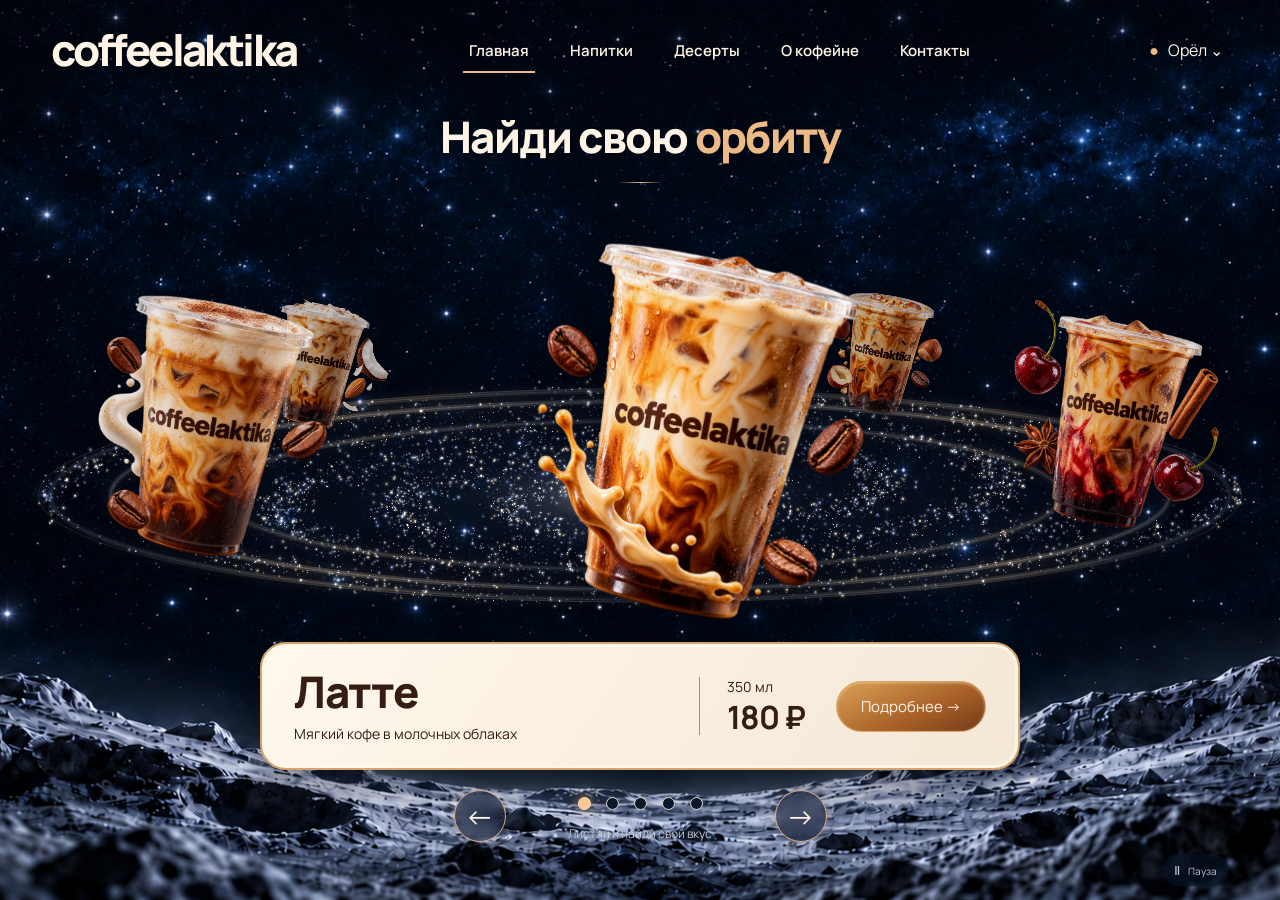
==== index.html @ 0fe22314 "feat: add approved Coffeelaktika website and source documentation" ====
<!doctype html><html lang="ru"><head><meta charset="utf-8"><meta name="viewport" content="width=device-width,initial-scale=1"><meta name="theme-color" content="#050c19"><title>Coffeelaktika — найди свою орбиту</title><meta name="description" content="Выбери свой кофе на звёздной орбите Coffeelaktika. Кофе и десерты в Орле."><link rel="preload" as="image" href="assets/latte.png"><link rel="stylesheet" href="style.css"></head><body>
<div class="background" aria-hidden="true"></div>
<header><a class="brand" href="./">coffeelaktika</a><button id="burger" aria-label="Открыть меню" aria-expanded="false" aria-controls="nav">☰</button><nav id="nav" aria-label="Основная навигация"><a href="./" aria-current="page">Главная</a><button data-page="drinks">Напитки</button><button data-page="desserts">Десерты</button><button data-page="about">О кофейне</button><button data-page="contacts">Контакты</button></nav><button class="city" data-page="contacts"><span>●</span> Орёл ⌄</button></header>
<main class="hero"><h1>Найди свою <span>орбиту</span></h1><div class="title-line" aria-hidden="true"></div>
<section id="stage" class="stage" aria-label="Кофейная орбита. Выберите напиток свайпом или стрелками." tabindex="0"><canvas id="galaxy" aria-hidden="true"></canvas><div id="cups"></div></section>
<section class="selection" aria-label="Выбранный напиток"><div class="info" aria-live="polite" aria-atomic="true"><div class="copy"><h2 id="name">Латте</h2><p id="description">Мягкий кофе в молочных облаках</p></div><div class="meta"><span id="volume">350 мл</span><strong id="price">180 ₽</strong></div><button class="gold" id="details">Подробнее →</button></div><div class="controls"><button class="arrow" id="prev" aria-label="Предыдущий напиток">←</button><div><div class="dots" id="dots" role="group" aria-label="Выбрать напиток"></div><p>Листай и найди свой вкус</p></div><button class="arrow" id="next" aria-label="Следующий напиток">→</button></div></section>
<button id="pause" class="pause" aria-label="Приостановить вращение" aria-pressed="false">Ⅱ <span>Пауза</span></button></main>
<dialog id="modal"><button class="close" aria-label="Закрыть">×</button><div id="modal-content"></div></dialog>
<script src="app.js"></script><!-- Отдельный слой звёзд. Вставить перед </body>. -->
<style>
  #coffee-background-stars {
    position: absolute;
    inset: 0 0 32%;
    overflow: hidden;
    pointer-events: none;
    z-index: 1;
  }
  #coffee-background-stars i {
    position: absolute;
    left: var(--x);
    top: var(--y);
    width: var(--size);
    height: var(--size);
    border-radius: 50%;
    background: #edf5ff;
    box-shadow: 0 0 7px 2px #adcfff80;
    opacity: .12;
    animation: coffee-star-twinkle var(--duration)
      ease-in-out var(--delay) infinite alternate;
  }
  #coffee-background-stars i:nth-child(11n)::before,
  #coffee-background-stars i:nth-child(11n)::after {
    content: "";
    position: absolute;
    left: 50%;
    top: 50%;
    transform: translate(-50%, -50%);
    background: linear-gradient(90deg, transparent, #e5efff, transparent);
  }
  #coffee-background-stars i:nth-child(11n)::before {
    width: 13px;
    height: 1px;
  }
  #coffee-background-stars i:nth-child(11n)::after {
    width: 1px;
    height: 13px;
    background: linear-gradient(transparent, #e5efff, transparent);
  }
  @keyframes coffee-star-twinkle {
    from { opacity: .12; transform: scale(.65); }
    to   { opacity: .95; transform: scale(1.25); }
  }
  @media (prefers-reduced-motion: reduce) {
    #coffee-background-stars i { animation: none; opacity: .45; }
  }
</style>
<script>
(() => {
  const background = document.querySelector('.background');
  if (!background || document.getElementById('coffee-background-stars')) return;
  const layer = document.createElement('div');
  layer.id = 'coffee-background-stars';
  layer.setAttribute('aria-hidden', 'true');
  let seed = 57;
  const random = () => ((seed = seed * 16807 % 2147483647) - 1) / 2147483646;
  for (let n = 0; n < 70; n++) {
    const star = document.createElement('i');
    star.style.cssText = `
      --x:${random() * 100}%;
      --y:${random() * 100}%;
      --size:${1 + random() * 1.8}px;
      --duration:${2 + random() * 4}s;
      --delay:${-random() * 6}s;
    `;
    layer.append(star);
  }
  background.append(layer);
})();
</script>

</body></html>
---- style.css ----
@import url('https://fonts.googleapis.com/css2?family=Manrope:wght@400;500;600;700;800&display=swap');
:root{color-scheme:dark;--cream:#fff4e5;--gold:#edba86;--ink:#351d13}*{box-sizing:border-box}body{margin:0;background:#040c19;color:var(--cream);font-family:Manrope,Arial,sans-serif;overflow-x:hidden}button{font:inherit;color:inherit;cursor:pointer}a{color:inherit;text-decoration:none}button,a{-webkit-tap-highlight-color:transparent;touch-action:manipulation}button:focus-visible,a:focus-visible,.stage:focus-visible{outline:2px solid var(--gold);outline-offset:5px}.background{position:fixed;inset:0;z-index:-1;background:#040c19 url('assets/moon-background.png') center bottom/cover no-repeat}.background:after{content:"";position:absolute;inset:0;background:linear-gradient(#01071145,transparent 35%)}header{height:100px;max-width:1700px;margin:auto;padding:0 4%;display:flex;align-items:center;justify-content:space-between;gap:25px;position:relative;z-index:50}.brand{font-weight:800;font-size:clamp(29px,3.4vw,48px);letter-spacing:-2.6px;line-height:1}nav{display:flex;align-items:center;gap:clamp(20px,3.2vw,48px);font-size:15px;font-weight:600}nav a,nav button{border:0;background:none;position:relative;padding:16px 0;white-space:nowrap}nav a:after,nav button:after{content:"";position:absolute;bottom:4px;left:-6px;right:-6px;height:2px;background:var(--gold);transform:scaleX(0);transition:transform .2s}nav a[aria-current]:after,nav a:hover:after,nav button:hover:after{transform:scaleX(1)}.city{background:none;border:0;white-space:nowrap;font-size:16px}.city span{color:var(--gold);margin-right:6px}#burger{display:none}.hero{display:flow-root;position:relative;height:calc(100svh - 100px);min-height:740px;max-height:1200px;isolation:isolate}h1{text-align:center;font-size:clamp(30px,3.4vw,52px);font-weight:800;letter-spacing:-1.6px;margin:10px 0 0;line-height:1.25;position:relative;z-index:3}h1 span{color:var(--gold)}.title-line{width:45px;height:1px;background:linear-gradient(90deg,transparent,var(--gold),transparent);margin:18px auto}.stage{position:absolute;inset:85px 0 230px;touch-action:pan-y;cursor:grab;user-select:none;-webkit-user-select:none}.stage.dragging{cursor:grabbing}.stage canvas{position:absolute;inset:0;width:100%;height:100%;pointer-events:none}.cup{position:absolute;left:50%;top:0;width:clamp(280px,32vw,490px);aspect-ratio:1;background:none;border:0;padding:0;transform-origin:50% 86%;will-change:transform;cursor:inherit}.cup img{width:100%;height:100%;object-fit:contain;pointer-events:none;user-select:none;-webkit-user-drag:none;filter:drop-shadow(0 15px 15px #02081530)}.cup:focus-visible{border-radius:50%;outline:1px solid #eab78670}.selection{position:absolute;left:50%;bottom:58px;transform:translateX(-50%);width:min(760px,85%);z-index:35}.info{border:2px solid #d7a36d;border-radius:26px;background:linear-gradient(125deg,#fff8ed,#f4e7d6);color:var(--ink);box-shadow:0 0 0 3px #fff8ebdc inset,0 15px 45px #0007;display:flex;align-items:center;gap:27px;padding:21px 32px;min-height:128px}.copy{flex:1;min-width:0}.copy h2{font-size:clamp(29px,3.4vw,49px);letter-spacing:-1.5px;line-height:1.1;margin:0 0 8px;font-weight:800}.copy p{font-size:14px;line-height:1.5;margin:0}.meta{border-left:1px solid #ae8969;padding-left:27px;min-width:110px;display:flex;flex-direction:column;gap:4px;white-space:nowrap}.meta span{font-size:14px}.meta strong{font-size:32px;line-height:1.1;letter-spacing:-1px}.gold{display:inline-flex;align-items:center;justify-content:center;background:linear-gradient(155deg,#dca258,#a55d25 62%,#703b1b);border:1px solid #d8a467;border-radius:30px;box-shadow:inset 0 1px 3px #ffe4b588;color:#fff5e7;padding:14px 24px;font-size:15px;white-space:nowrap;transition:filter .2s}.gold:hover{filter:brightness(1.12)}.controls{display:flex;align-items:flex-start;justify-content:center;gap:37px;margin-top:20px}.arrow{border:1px solid #deb084;background:#07112675;backdrop-filter:blur(7px);border-radius:50%;width:52px;height:52px;font-size:29px;line-height:1;box-shadow:0 0 20px #e7b78316}.arrow:hover{background:#c99f7733}.controls>div{text-align:center;min-width:195px}.dots{display:flex;align-items:center;justify-content:center;gap:15px;height:27px}.dot{width:13px;height:13px;padding:0;border-radius:50%;border:1px solid #e5ddd2;background:#09182b;position:relative}.dot:before{content:"";position:absolute;inset:-9px}.dot[aria-pressed=true]{background:#f7c892;border-color:#ffdab1;box-shadow:0 0 13px #f5c381aa}.controls p{color:#c5c8d0;font-size:12px;margin:8px 0 0;white-space:nowrap}.pause{position:absolute;bottom:14px;right:4%;z-index:45;border:0;border-radius:20px;background:#08152999;padding:7px 12px;font-size:13px;color:#c0c6d2}.pause span{font-size:10px;margin-left:5px}dialog{background:linear-gradient(130deg,#fff9ee,#f1e3d2);color:var(--ink);width:min(850px,calc(100% - 34px));max-height:88svh;border:1px solid #c49c70;border-radius:25px;padding:35px;box-shadow:0 20px 100px #000a;overflow:auto}dialog::backdrop{background:#010717bd;backdrop-filter:blur(9px)}.close{position:sticky;float:right;right:0;top:0;font-size:29px;line-height:1;background:none;border:0;color:var(--ink);z-index:2}.dialog-drink{text-align:center;max-width:400px;margin:auto}.dialog-drink img{width:210px;display:block;margin:0 auto}.dialog-drink h2{font-size:35px;letter-spacing:-1px;margin:0 0 12px}.dialog-drink p{font-size:14px;line-height:1.8}.dialog-drink .detail-meta{display:flex;gap:30px;align-items:center;justify-content:center;margin:20px 0}.detail-meta strong{font-size:28px}.note{font-size:11px!important;color:#8b7563}.modal-title{font-size:34px;letter-spacing:-1px;margin:10px 0 20px}.menu-tabs{display:flex;flex-wrap:wrap;gap:8px;margin:20px 0}.menu-tabs button{border:1px solid #a88260;border-radius:22px;background:none;color:var(--ink);padding:8px 15px;font-size:12px}.menu-tabs button[aria-pressed=true]{background:var(--ink);color:var(--cream)}.menu-rows{display:grid;grid-template-columns:1fr 1fr;gap:0 30px}.menu-row{display:flex;justify-content:space-between;gap:20px;padding:16px 0;border-bottom:1px solid #b69a7a44;font-size:13px;line-height:1.5}.menu-row strong{white-space:nowrap}.menu-row small{display:block;color:#8b7563;font-size:10px}.location{padding:20px 0;border-bottom:1px solid #bda58b66}.location h3{font-size:25px;margin:8px 0 15px}.location p{font-size:14px;line-height:1.8}.text{line-height:1.9;font-size:15px}.text a{border-bottom:1px solid #aa794d}.location .gold{margin-top:10px}.dessert-items{display:grid;grid-template-columns:repeat(3,1fr);gap:15px;margin:25px 0}.dessert-items article{padding:20px;border:1px solid #d4bea6;border-radius:17px}.dessert-items span{font-size:28px}.dessert-items h3{font-size:17px}.dessert-items p{font-size:12px;line-height:1.7;color:#876e5a}
@media(max-width:1100px){header{height:85px;gap:20px}nav{font-size:13px;gap:22px}.brand{font-size:33px;letter-spacing:-1.9px}.city{font-size:14px}.hero{height:calc(100svh - 85px);min-height:700px}.info{gap:19px;padding:22px}.copy p{font-size:12px}.meta{padding-left:19px;min-width:100px}.gold{font-size:13px;padding:13px 18px}.cup{width:clamp(280px,37vw,430px)}}
@media(max-width:760px){header{height:80px;padding:0 6%}.brand{font-size:31px;letter-spacing:-1.8px}.city{display:none}#burger{display:block;font-size:29px;background:none;border:0;padding:5px}nav{display:none;position:absolute;top:72px;left:4%;right:4%;border:1px solid #b58f663e;background:#071125f5;border-radius:18px;box-shadow:0 10px 50px #0008;padding:14px 25px;flex-direction:column;align-items:stretch;gap:0;font-size:16px}nav.open{display:flex}nav a,nav button{text-align:left;padding:13px}nav a:after,nav button:after{left:13px;right:80%}.hero{height:calc(100svh - 80px);min-height:760px;max-height:1100px}h1{font-size:29px;letter-spacing:-1px;padding:0 15px;margin-top:13px}.title-line{margin-top:16px}.stage{top:66px;bottom:315px}.cup{width:clamp(280px,77vw,430px)}.selection{bottom:43px;width:86%;max-width:440px}.info{padding:20px 22px;display:grid;grid-template-columns:1fr;gap:12px;text-align:center;border-radius:24px;min-height:0}.copy h2{font-size:34px;margin-bottom:7px;letter-spacing:-1px}.copy p{font-size:12px}.meta{border-left:0;border-top:1px solid #bda08477;flex-direction:row;justify-content:center;align-items:center;gap:35px;padding:12px 0 0}.meta span{font-size:13px}.meta strong{font-size:28px}.info .gold{margin:0 4px;padding:10px;font-size:14px}.controls{gap:22px;margin-top:16px}.arrow{width:44px;height:44px;font-size:25px}.controls>div{min-width:160px}.dots{gap:14px;height:24px}.dot{width:11px;height:11px}.controls p{font-size:10px;margin-top:6px}.pause{bottom:8px;right:6%;padding:5px 9px;font-size:11px}.pause span{font-size:9px}.menu-rows{grid-template-columns:1fr}dialog{padding:25px}.modal-title{font-size:29px}.dessert-items{grid-template-columns:1fr}}
@media(max-height:760px) and (min-width:761px){header{height:78px}.hero{height:calc(100svh - 78px);min-height:610px}h1{font-size:35px}.stage{top:55px;bottom:205px}.cup{width:clamp(260px,29vw,390px)}.selection{bottom:28px}.info{min-height:105px;padding:16px 26px}.copy h2{font-size:35px}.controls{margin-top:14px}.arrow{width:44px;height:44px}.copy p{font-size:12px}.pause{bottom:6px}}
@media(prefers-reduced-motion:reduce){*,*:before,*:after{scroll-behavior:auto!important;transition:none!important}}
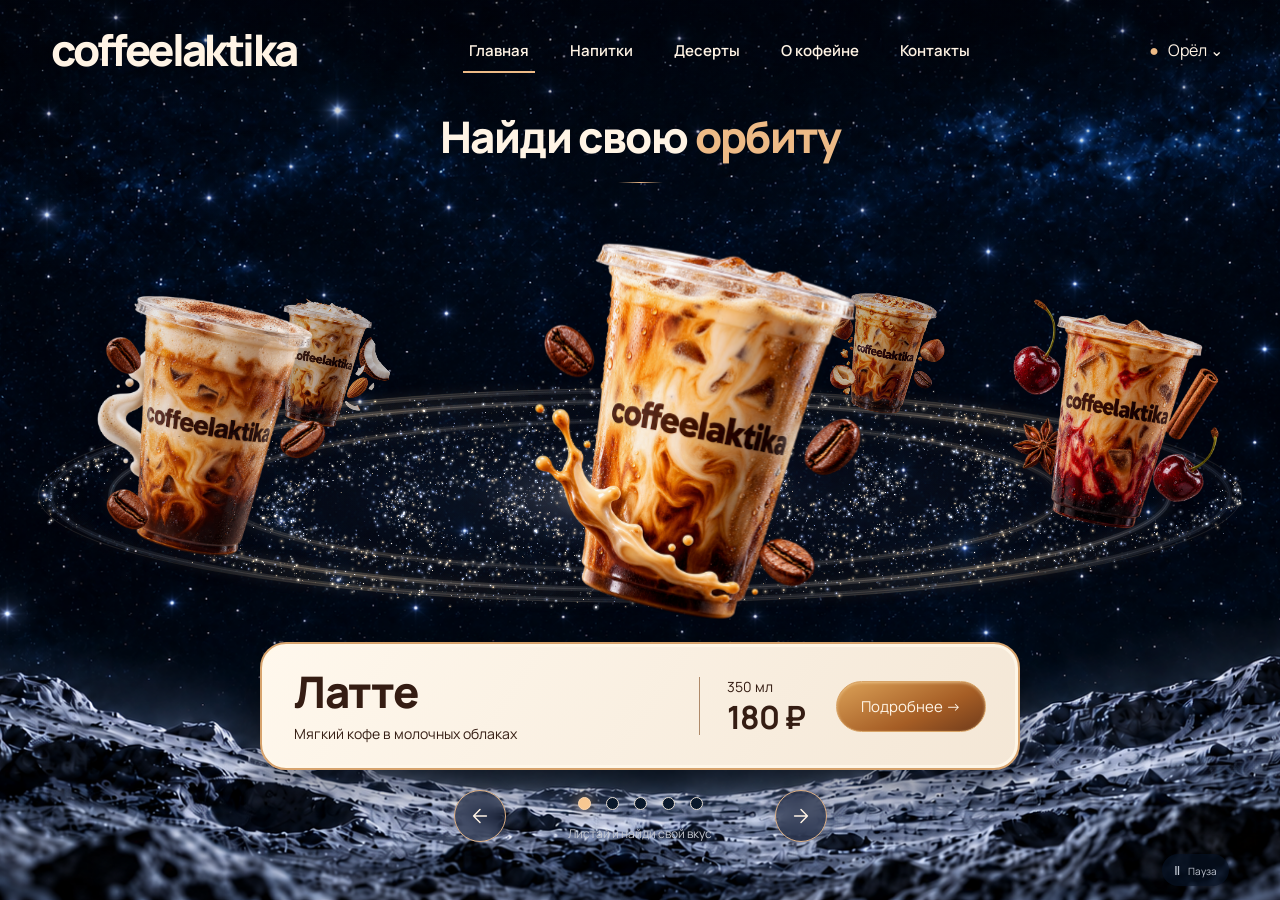
==== commit 7711d446: "fix: center landing navigation arrows inside circles" ====
--- a/index.html
+++ b/index.html
@@ -3,7 +3,7 @@
 <header><a class="brand" href="./">coffeelaktika</a><button id="burger" aria-label="Открыть меню" aria-expanded="false" aria-controls="nav">☰</button><nav id="nav" aria-label="Основная навигация"><a href="./" aria-current="page">Главная</a><button data-page="drinks">Напитки</button><button data-page="desserts">Десерты</button><button data-page="about">О кофейне</button><button data-page="contacts">Контакты</button></nav><button class="city" data-page="contacts"><span>●</span> Орёл ⌄</button></header>
 <main class="hero"><h1>Найди свою <span>орбиту</span></h1><div class="title-line" aria-hidden="true"></div>
 <section id="stage" class="stage" aria-label="Кофейная орбита. Выберите напиток свайпом или стрелками." tabindex="0"><canvas id="galaxy" aria-hidden="true"></canvas><div id="cups"></div></section>
-<section class="selection" aria-label="Выбранный напиток"><div class="info" aria-live="polite" aria-atomic="true"><div class="copy"><h2 id="name">Латте</h2><p id="description">Мягкий кофе в молочных облаках</p></div><div class="meta"><span id="volume">350 мл</span><strong id="price">180 ₽</strong></div><button class="gold" id="details">Подробнее →</button></div><div class="controls"><button class="arrow" id="prev" aria-label="Предыдущий напиток">←</button><div><div class="dots" id="dots" role="group" aria-label="Выбрать напиток"></div><p>Листай и найди свой вкус</p></div><button class="arrow" id="next" aria-label="Следующий напиток">→</button></div></section>
+<section class="selection" aria-label="Выбранный напиток"><div class="info" aria-live="polite" aria-atomic="true"><div class="copy"><h2 id="name">Латте</h2><p id="description">Мягкий кофе в молочных облаках</p></div><div class="meta"><span id="volume">350 мл</span><strong id="price">180 ₽</strong></div><button class="gold" id="details">Подробнее →</button></div><div class="controls"><button class="arrow" id="prev" aria-label="Предыдущий напиток"><svg viewBox="0 0 24 24" fill="none" stroke="currentColor" stroke-width="1.6" stroke-linecap="round" stroke-linejoin="round" aria-hidden="true"><path d="M19 12H5m7-7-7 7 7 7"/></svg></button><div><div class="dots" id="dots" role="group" aria-label="Выбрать напиток"></div><p>Листай и найди свой вкус</p></div><button class="arrow" id="next" aria-label="Следующий напиток"><svg viewBox="0 0 24 24" fill="none" stroke="currentColor" stroke-width="1.6" stroke-linecap="round" stroke-linejoin="round" aria-hidden="true"><path d="M5 12h14m-7-7 7 7-7 7"/></svg></button></div></section>
 <button id="pause" class="pause" aria-label="Приостановить вращение" aria-pressed="false">Ⅱ <span>Пауза</span></button></main>
 <dialog id="modal"><button class="close" aria-label="Закрыть">×</button><div id="modal-content"></div></dialog>
 <script src="app.js"></script><!-- Отдельный слой звёзд. Вставить перед </body>. -->
--- a/style.css
+++ b/style.css
@@ -4,3 +4,7 @@
 @media(max-width:760px){header{height:80px;padding:0 6%}.brand{font-size:31px;letter-spacing:-1.8px}.city{display:none}#burger{display:block;font-size:29px;background:none;border:0;padding:5px}nav{display:none;position:absolute;top:72px;left:4%;right:4%;border:1px solid #b58f663e;background:#071125f5;border-radius:18px;box-shadow:0 10px 50px #0008;padding:14px 25px;flex-direction:column;align-items:stretch;gap:0;font-size:16px}nav.open{display:flex}nav a,nav button{text-align:left;padding:13px}nav a:after,nav button:after{left:13px;right:80%}.hero{height:calc(100svh - 80px);min-height:760px;max-height:1100px}h1{font-size:29px;letter-spacing:-1px;padding:0 15px;margin-top:13px}.title-line{margin-top:16px}.stage{top:66px;bottom:315px}.cup{width:clamp(280px,77vw,430px)}.selection{bottom:43px;width:86%;max-width:440px}.info{padding:20px 22px;display:grid;grid-template-columns:1fr;gap:12px;text-align:center;border-radius:24px;min-height:0}.copy h2{font-size:34px;margin-bottom:7px;letter-spacing:-1px}.copy p{font-size:12px}.meta{border-left:0;border-top:1px solid #bda08477;flex-direction:row;justify-content:center;align-items:center;gap:35px;padding:12px 0 0}.meta span{font-size:13px}.meta strong{font-size:28px}.info .gold{margin:0 4px;padding:10px;font-size:14px}.controls{gap:22px;margin-top:16px}.arrow{width:44px;height:44px;font-size:25px}.controls>div{min-width:160px}.dots{gap:14px;height:24px}.dot{width:11px;height:11px}.controls p{font-size:10px;margin-top:6px}.pause{bottom:8px;right:6%;padding:5px 9px;font-size:11px}.pause span{font-size:9px}.menu-rows{grid-template-columns:1fr}dialog{padding:25px}.modal-title{font-size:29px}.dessert-items{grid-template-columns:1fr}}
 @media(max-height:760px) and (min-width:761px){header{height:78px}.hero{height:calc(100svh - 78px);min-height:610px}h1{font-size:35px}.stage{top:55px;bottom:205px}.cup{width:clamp(260px,29vw,390px)}.selection{bottom:28px}.info{min-height:105px;padding:16px 26px}.copy h2{font-size:35px}.controls{margin-top:14px}.arrow{width:44px;height:44px}.copy p{font-size:12px}.pause{bottom:6px}}
 @media(prefers-reduced-motion:reduce){*,*:before,*:after{scroll-behavior:auto!important;transition:none!important}}
+.menu-row{display:grid;grid-template-columns:64px minmax(0,1fr) auto;align-items:center;gap:12px}.menu-copy{min-width:0}
+.photo-placeholder{width:64px;aspect-ratio:1;border:1px dashed #b99b7c;border-radius:12px;background:linear-gradient(135deg,#f6ecdf,#e7d7c4);color:#947354;display:flex;flex-direction:column;align-items:center;justify-content:center;gap:5px}.photo-placeholder svg{display:block;width:27px;height:27px}.photo-placeholder>span{font-size:9px;line-height:1.2;white-space:nowrap}.dessert-photo{width:100%;aspect-ratio:4/3;margin-bottom:16px}.dessert-photo svg{width:36px;height:36px}.dessert-photo>span{font-size:11px}
+@media(max-width:760px){.menu-row{grid-template-columns:56px minmax(0,1fr) auto;gap:10px}.menu-row .photo-placeholder{width:56px}}
+.arrow{display:inline-grid;place-items:center;padding:0;line-height:0}.arrow svg{display:block;width:22px;height:22px}
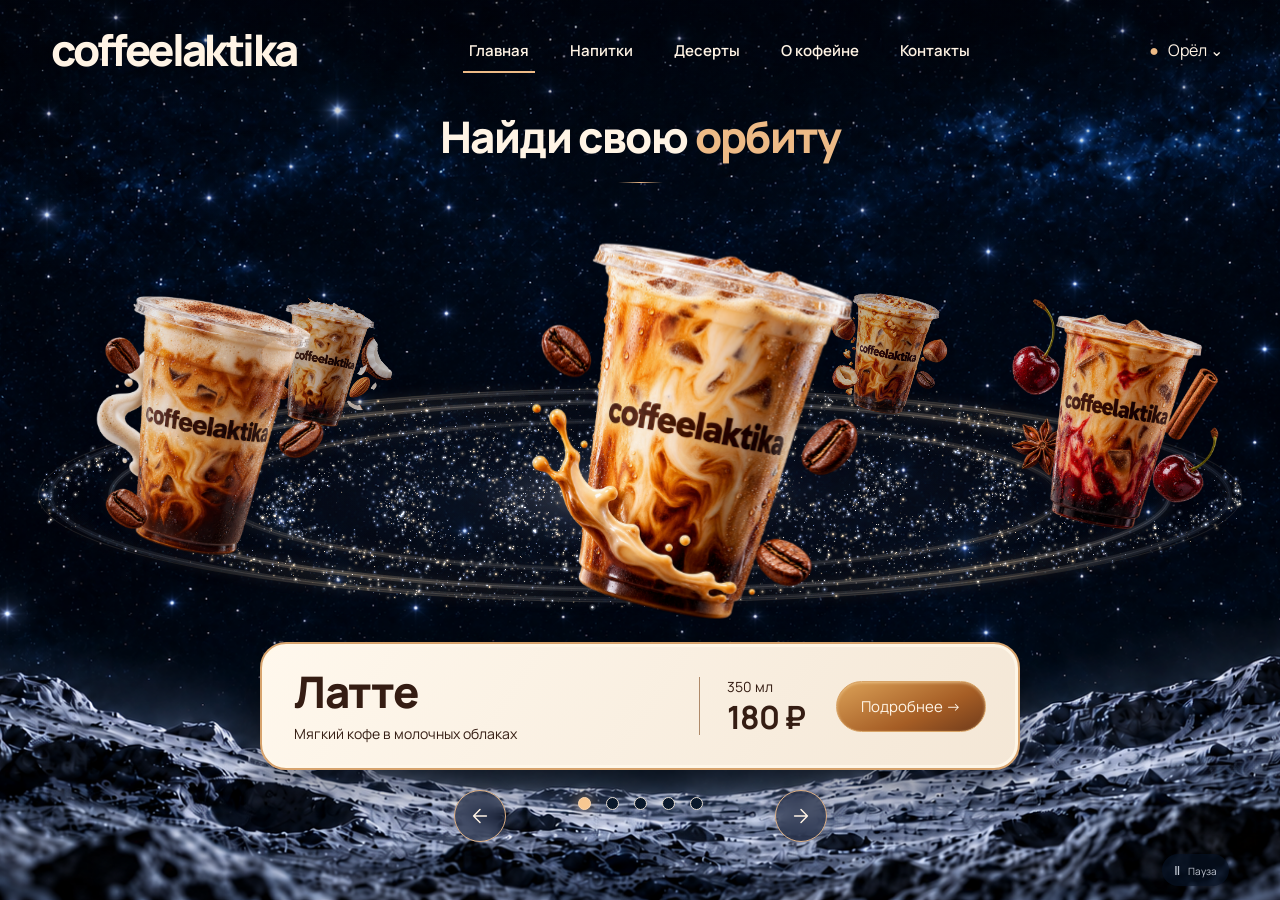
==== commit c086ad35: "content: remove the landing swipe hint" ====
--- a/index.html
+++ b/index.html
@@ -3,7 +3,7 @@
 <header><a class="brand" href="./">coffeelaktika</a><button id="burger" aria-label="Открыть меню" aria-expanded="false" aria-controls="nav">☰</button><nav id="nav" aria-label="Основная навигация"><a href="./" aria-current="page">Главная</a><button data-page="drinks">Напитки</button><button data-page="desserts">Десерты</button><button data-page="about">О кофейне</button><button data-page="contacts">Контакты</button></nav><button class="city" data-page="contacts"><span>●</span> Орёл ⌄</button></header>
 <main class="hero"><h1>Найди свою <span>орбиту</span></h1><div class="title-line" aria-hidden="true"></div>
 <section id="stage" class="stage" aria-label="Кофейная орбита. Выберите напиток свайпом или стрелками." tabindex="0"><canvas id="galaxy" aria-hidden="true"></canvas><div id="cups"></div></section>
-<section class="selection" aria-label="Выбранный напиток"><div class="info" aria-live="polite" aria-atomic="true"><div class="copy"><h2 id="name">Латте</h2><p id="description">Мягкий кофе в молочных облаках</p></div><div class="meta"><span id="volume">350 мл</span><strong id="price">180 ₽</strong></div><button class="gold" id="details">Подробнее →</button></div><div class="controls"><button class="arrow" id="prev" aria-label="Предыдущий напиток"><svg viewBox="0 0 24 24" fill="none" stroke="currentColor" stroke-width="1.6" stroke-linecap="round" stroke-linejoin="round" aria-hidden="true"><path d="M19 12H5m7-7-7 7 7 7"/></svg></button><div><div class="dots" id="dots" role="group" aria-label="Выбрать напиток"></div><p>Листай и найди свой вкус</p></div><button class="arrow" id="next" aria-label="Следующий напиток"><svg viewBox="0 0 24 24" fill="none" stroke="currentColor" stroke-width="1.6" stroke-linecap="round" stroke-linejoin="round" aria-hidden="true"><path d="M5 12h14m-7-7 7 7-7 7"/></svg></button></div></section>
+<section class="selection" aria-label="Выбранный напиток"><div class="info" aria-live="polite" aria-atomic="true"><div class="copy"><h2 id="name">Латте</h2><p id="description">Мягкий кофе в молочных облаках</p></div><div class="meta"><span id="volume">350 мл</span><strong id="price">180 ₽</strong></div><button class="gold" id="details">Подробнее →</button></div><div class="controls"><button class="arrow" id="prev" aria-label="Предыдущий напиток"><svg viewBox="0 0 24 24" fill="none" stroke="currentColor" stroke-width="1.6" stroke-linecap="round" stroke-linejoin="round" aria-hidden="true"><path d="M19 12H5m7-7-7 7 7 7"/></svg></button><div><div class="dots" id="dots" role="group" aria-label="Выбрать напиток"></div></div><button class="arrow" id="next" aria-label="Следующий напиток"><svg viewBox="0 0 24 24" fill="none" stroke="currentColor" stroke-width="1.6" stroke-linecap="round" stroke-linejoin="round" aria-hidden="true"><path d="M5 12h14m-7-7 7 7-7 7"/></svg></button></div></section>
 <button id="pause" class="pause" aria-label="Приостановить вращение" aria-pressed="false">Ⅱ <span>Пауза</span></button></main>
 <dialog id="modal"><button class="close" aria-label="Закрыть">×</button><div id="modal-content"></div></dialog>
 <script src="app.js"></script><!-- Отдельный слой звёзд. Вставить перед </body>. -->
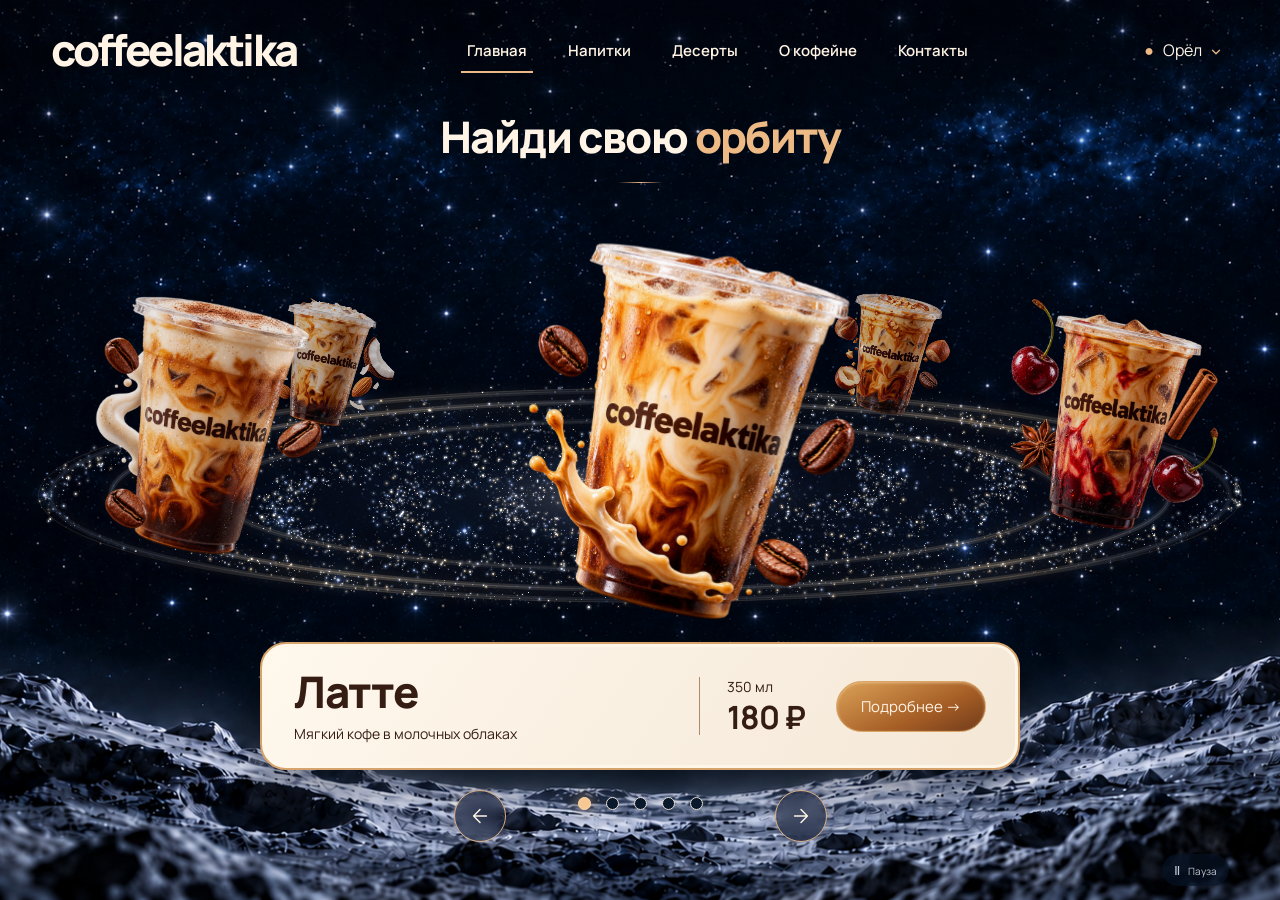
==== commit 1c34cf81: "fix: use a custom city selector chevron" ====
--- a/index.html
+++ b/index.html
@@ -1,6 +1,6 @@
 <!doctype html><html lang="ru"><head><meta charset="utf-8"><meta name="viewport" content="width=device-width,initial-scale=1"><meta name="theme-color" content="#050c19"><title>Coffeelaktika — найди свою орбиту</title><meta name="description" content="Выбери свой кофе на звёздной орбите Coffeelaktika. Кофе и десерты в Орле."><link rel="preload" as="image" href="assets/latte.png"><link rel="stylesheet" href="style.css"></head><body>
 <div class="background" aria-hidden="true"></div>
-<header><a class="brand" href="./">coffeelaktika</a><button id="burger" aria-label="Открыть меню" aria-expanded="false" aria-controls="nav">☰</button><nav id="nav" aria-label="Основная навигация"><a href="./" aria-current="page">Главная</a><button data-page="drinks">Напитки</button><button data-page="desserts">Десерты</button><button data-page="about">О кофейне</button><button data-page="contacts">Контакты</button></nav><button class="city" data-page="contacts"><span>●</span> Орёл ⌄</button></header>
+<header><a class="brand" href="./">coffeelaktika</a><button id="burger" aria-label="Открыть меню" aria-expanded="false" aria-controls="nav">☰</button><nav id="nav" aria-label="Основная навигация"><a href="./" aria-current="page">Главная</a><button data-page="drinks">Напитки</button><button data-page="desserts">Десерты</button><button data-page="about">О кофейне</button><button data-page="contacts">Контакты</button></nav><button class="city" data-page="contacts"><span>●</span> Орёл <svg viewBox="0 0 16 16" fill="none" stroke="currentColor" stroke-width="1.5" stroke-linecap="round" stroke-linejoin="round" aria-hidden="true"><path d="m4 6 4 4 4-4"/></svg></button></header>
 <main class="hero"><h1>Найди свою <span>орбиту</span></h1><div class="title-line" aria-hidden="true"></div>
 <section id="stage" class="stage" aria-label="Кофейная орбита. Выберите напиток свайпом или стрелками." tabindex="0"><canvas id="galaxy" aria-hidden="true"></canvas><div id="cups"></div></section>
 <section class="selection" aria-label="Выбранный напиток"><div class="info" aria-live="polite" aria-atomic="true"><div class="copy"><h2 id="name">Латте</h2><p id="description">Мягкий кофе в молочных облаках</p></div><div class="meta"><span id="volume">350 мл</span><strong id="price">180 ₽</strong></div><button class="gold" id="details">Подробнее →</button></div><div class="controls"><button class="arrow" id="prev" aria-label="Предыдущий напиток"><svg viewBox="0 0 24 24" fill="none" stroke="currentColor" stroke-width="1.6" stroke-linecap="round" stroke-linejoin="round" aria-hidden="true"><path d="M19 12H5m7-7-7 7 7 7"/></svg></button><div><div class="dots" id="dots" role="group" aria-label="Выбрать напиток"></div></div><button class="arrow" id="next" aria-label="Следующий напиток"><svg viewBox="0 0 24 24" fill="none" stroke="currentColor" stroke-width="1.6" stroke-linecap="round" stroke-linejoin="round" aria-hidden="true"><path d="M5 12h14m-7-7 7 7-7 7"/></svg></button></div></section>
--- a/style.css
+++ b/style.css
@@ -8,3 +8,4 @@
 .photo-placeholder{width:64px;aspect-ratio:1;border:1px dashed #b99b7c;border-radius:12px;background:linear-gradient(135deg,#f6ecdf,#e7d7c4);color:#947354;display:flex;flex-direction:column;align-items:center;justify-content:center;gap:5px}.photo-placeholder svg{display:block;width:27px;height:27px}.photo-placeholder>span{font-size:9px;line-height:1.2;white-space:nowrap}.dessert-photo{width:100%;aspect-ratio:4/3;margin-bottom:16px}.dessert-photo svg{width:36px;height:36px}.dessert-photo>span{font-size:11px}
 @media(max-width:760px){.menu-row{grid-template-columns:56px minmax(0,1fr) auto;gap:10px}.menu-row .photo-placeholder{width:56px}}
 .arrow{display:inline-grid;place-items:center;padding:0;line-height:0}.arrow svg{display:block;width:22px;height:22px}
+.city svg{width:14px;height:14px;vertical-align:middle;margin-left:4px;color:var(--gold)}
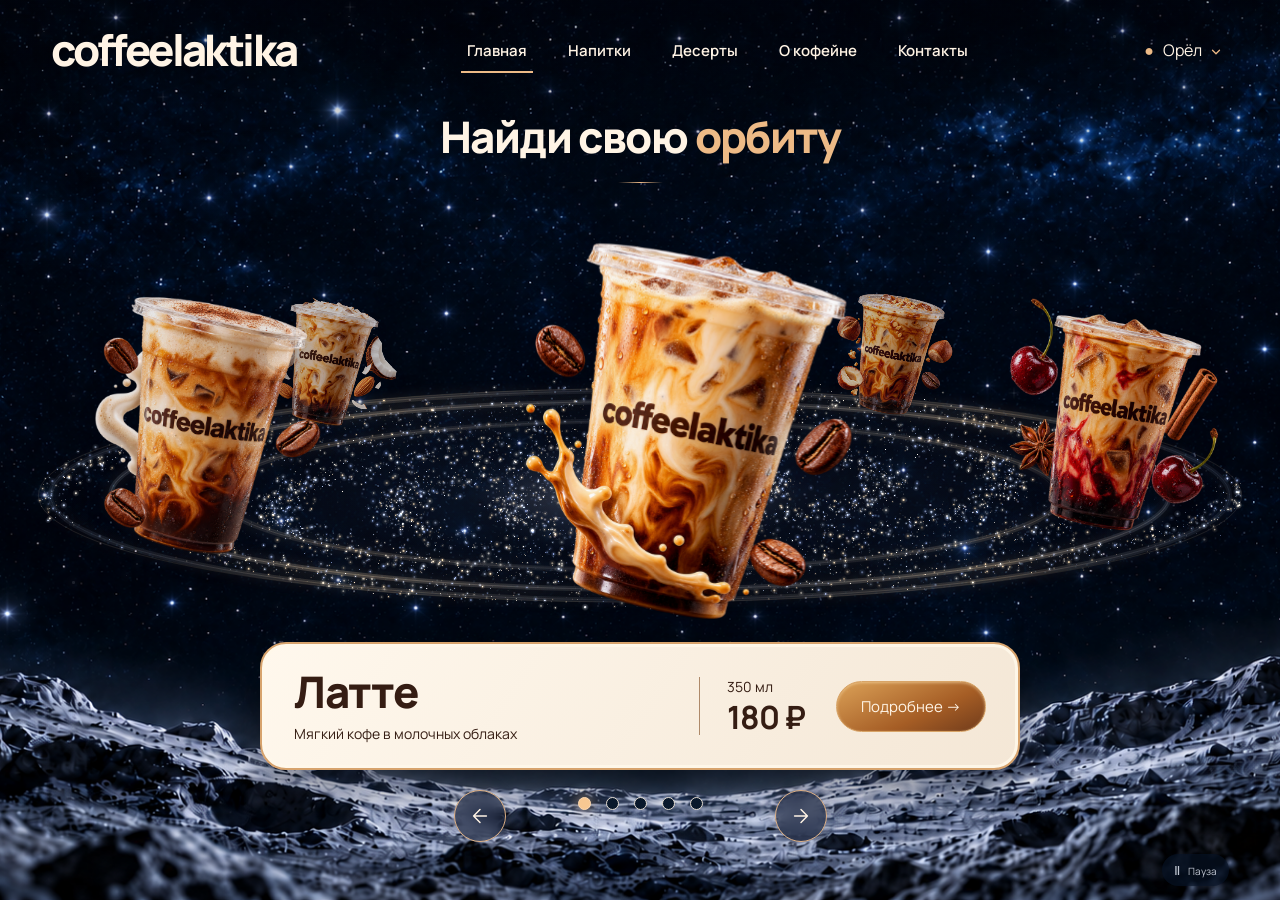
==== commit 52856749: "feat: slow down background star twinkling" ====
--- a/index.html
+++ b/index.html
@@ -69,8 +69,8 @@
       --x:${random() * 100}%;
       --y:${random() * 100}%;
       --size:${1 + random() * 1.8}px;
-      --duration:${2 + random() * 4}s;
-      --delay:${-random() * 6}s;
+      --duration:${6 + random() * 6}s;
+      --delay:${-random() * 12}s;
     `;
     layer.append(star);
   }
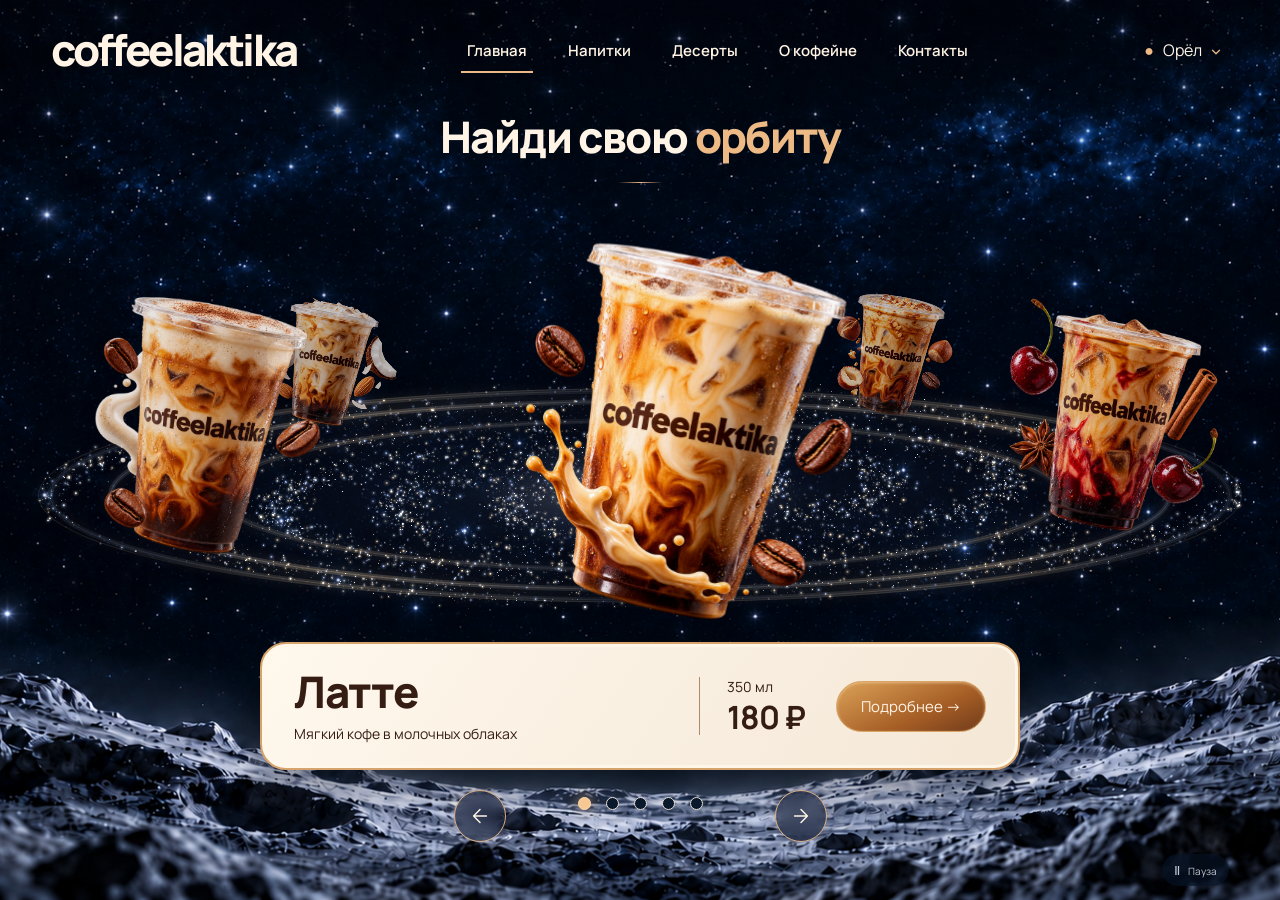
==== commit 0e72d83c: "feat: open menu products with placeholder photo galleries" ====
--- a/index.html
+++ b/index.html
@@ -6,6 +6,7 @@
 <section class="selection" aria-label="Выбранный напиток"><div class="info" aria-live="polite" aria-atomic="true"><div class="copy"><h2 id="name">Латте</h2><p id="description">Мягкий кофе в молочных облаках</p></div><div class="meta"><span id="volume">350 мл</span><strong id="price">180 ₽</strong></div><button class="gold" id="details">Подробнее →</button></div><div class="controls"><button class="arrow" id="prev" aria-label="Предыдущий напиток"><svg viewBox="0 0 24 24" fill="none" stroke="currentColor" stroke-width="1.6" stroke-linecap="round" stroke-linejoin="round" aria-hidden="true"><path d="M19 12H5m7-7-7 7 7 7"/></svg></button><div><div class="dots" id="dots" role="group" aria-label="Выбрать напиток"></div></div><button class="arrow" id="next" aria-label="Следующий напиток"><svg viewBox="0 0 24 24" fill="none" stroke="currentColor" stroke-width="1.6" stroke-linecap="round" stroke-linejoin="round" aria-hidden="true"><path d="M5 12h14m-7-7 7 7-7 7"/></svg></button></div></section>
 <button id="pause" class="pause" aria-label="Приостановить вращение" aria-pressed="false">Ⅱ <span>Пауза</span></button></main>
 <dialog id="modal"><button class="close" aria-label="Закрыть">×</button><div id="modal-content"></div></dialog>
+<dialog id="product-modal" class="product-dialog" aria-labelledby="product-title"><div class="product-shell"><header class="product-header"><button type="button" class="product-back" id="product-back" autofocus><svg viewBox="0 0 24 24" fill="none" stroke="currentColor" stroke-width="1.6" stroke-linecap="round" stroke-linejoin="round" aria-hidden="true"><path d="M19 12H5m7-7-7 7 7 7"/></svg>В меню</button><button type="button" class="product-close" id="product-close" aria-label="Закрыть карточку и вернуться в меню">×</button></header><div class="product-body" id="product-content"></div></div></dialog>
 <script src="app.js"></script><!-- Отдельный слой звёзд. Вставить перед </body>. -->
 <style>
   #coffee-background-stars {
--- a/style.css
+++ b/style.css
@@ -9,3 +9,47 @@
 @media(max-width:760px){.menu-row{grid-template-columns:56px minmax(0,1fr) auto;gap:10px}.menu-row .photo-placeholder{width:56px}}
 .arrow{display:inline-grid;place-items:center;padding:0;line-height:0}.arrow svg{display:block;width:22px;height:22px}
 .city svg{width:14px;height:14px;vertical-align:middle;margin-left:4px;color:var(--gold)}
+.menu-row,.dessert-items article{position:relative}
+#modal{position:fixed;inset:auto;left:50vw;top:50svh;transform:translate(-50%,-50%);margin:0;width:min(850px,calc(100vw - 34px));max-width:calc(100vw - 34px)}
+.product-trigger{position:absolute;inset:0;z-index:1;padding:0;border:0;border-radius:12px;background:transparent}
+.product-trigger:hover{background:#ac7b4d0c}
+.product-trigger:focus-visible{outline:2px solid #97613b;outline-offset:3px}
+.product-dialog{position:fixed;inset:auto;margin:0;max-width:none;max-height:none;padding:0;overflow:hidden}
+.product-dialog::backdrop{background:#01071780;backdrop-filter:blur(3px)}
+.product-shell{height:100%;width:100%;display:flex;flex-direction:column;overflow:hidden}
+.product-header{position:relative;z-index:2;flex:none;display:flex;justify-content:space-between;align-items:center;gap:12px;width:100%;height:auto;min-height:58px;max-width:none;margin:0;padding:10px 20px;border-bottom:1px solid #b69a7a44}
+.product-back,.product-close{display:inline-flex;align-items:center;justify-content:center;background:none;border:0;color:var(--ink);padding:8px;border-radius:10px}
+.product-back{gap:8px;font-size:13px;font-weight:600}
+.product-back svg{width:19px;height:19px;display:block}
+.product-close{width:36px;height:36px;font-size:28px;line-height:1}
+.product-back:hover,.product-close:hover{background:#c49c701c}
+.product-dialog button:focus-visible,.product-gallery:focus-visible{outline:2px solid #97613b;outline-offset:3px}
+.product-body{flex:1;min-height:0;display:grid;grid-template-columns:minmax(0,1fr) minmax(0,1fr);gap:28px;align-items:start;padding:24px 28px;overflow:auto;overscroll-behavior:contain;scrollbar-gutter:stable}
+.product-gallery,.product-details{min-width:0}
+.product-gallery{border-radius:14px}
+.product-viewport{touch-action:pan-y;user-select:none;-webkit-user-select:none;cursor:grab}
+.product-viewport:active{cursor:grabbing}
+.product-slide{position:relative;margin:0}
+.product-slide .photo-placeholder{width:100%;aspect-ratio:4/3;margin:0;border-radius:17px;gap:12px;color:#8d6a4b}
+.product-slide .photo-placeholder svg{width:64px;height:64px}
+.product-slide .photo-placeholder>span{font-size:13px}
+.product-slide:nth-child(2) .photo-placeholder{background:linear-gradient(135deg,#eee2d2,#e3d8c6)}
+.product-slide:nth-child(3) .photo-placeholder{background:linear-gradient(135deg,#f9efe2,#dfcdb6)}
+.product-slide figcaption{position:absolute;left:14px;top:14px;padding:5px 10px;border:1px solid #bfa48766;border-radius:15px;background:#fff8ecb3;font-size:11px;color:#72543c}
+.product-gallery-controls{display:flex;align-items:center;justify-content:space-between;gap:16px;margin-top:12px}
+.product-gallery-arrow{width:40px;height:40px;padding:0;display:grid;place-items:center;border:1px solid #b38c67;border-radius:50%;background:#fff5e7;color:var(--ink)}
+.product-gallery-arrow svg{width:20px;height:20px;display:block}
+.product-gallery-arrow:hover{background:#e9d6bf}
+.product-gallery-dots{display:flex;align-items:center;justify-content:center;gap:2px}
+.product-gallery-dot{width:32px;height:36px;padding:0;border:0;background:none;display:grid;place-items:center;border-radius:9px}
+.product-gallery-dot::before{content:"";width:9px;height:9px;border:1px solid #99714d;border-radius:50%;background:transparent}
+.product-gallery-dot[aria-pressed=true]::before{background:#936239;border-color:#936239}
+.product-photo-status{font-size:11px;line-height:1.5;text-align:center;color:#79614b;margin:8px 0 0}
+.product-kicker{margin:0 0 8px;color:#8b6c50;font-size:11px;letter-spacing:1.2px;text-transform:uppercase}
+.product-details h2{margin:0;font-size:30px;line-height:1.2;letter-spacing:-1px;overflow-wrap:anywhere}
+.product-meta{display:flex;align-items:baseline;flex-wrap:wrap;gap:8px 18px;margin:18px 0 22px;font-size:13px}
+.product-meta strong{font-size:23px;white-space:nowrap}
+.product-description h3{margin:20px 0 8px;font-size:14px}
+.product-description p{margin:0;font-size:13px;line-height:1.8;color:#765a44}
+.product-template-note{margin:22px 0 0;padding-top:15px;border-top:1px solid #b69a7a44;font-size:11px;line-height:1.7;color:#87694d}
+@media(max-width:760px){.product-header{padding:8px 14px;min-height:54px}.product-body{grid-template-columns:minmax(0,1fr);padding:20px;gap:25px}.product-details h2{font-size:28px}.product-slide .photo-placeholder svg{width:54px;height:54px}}
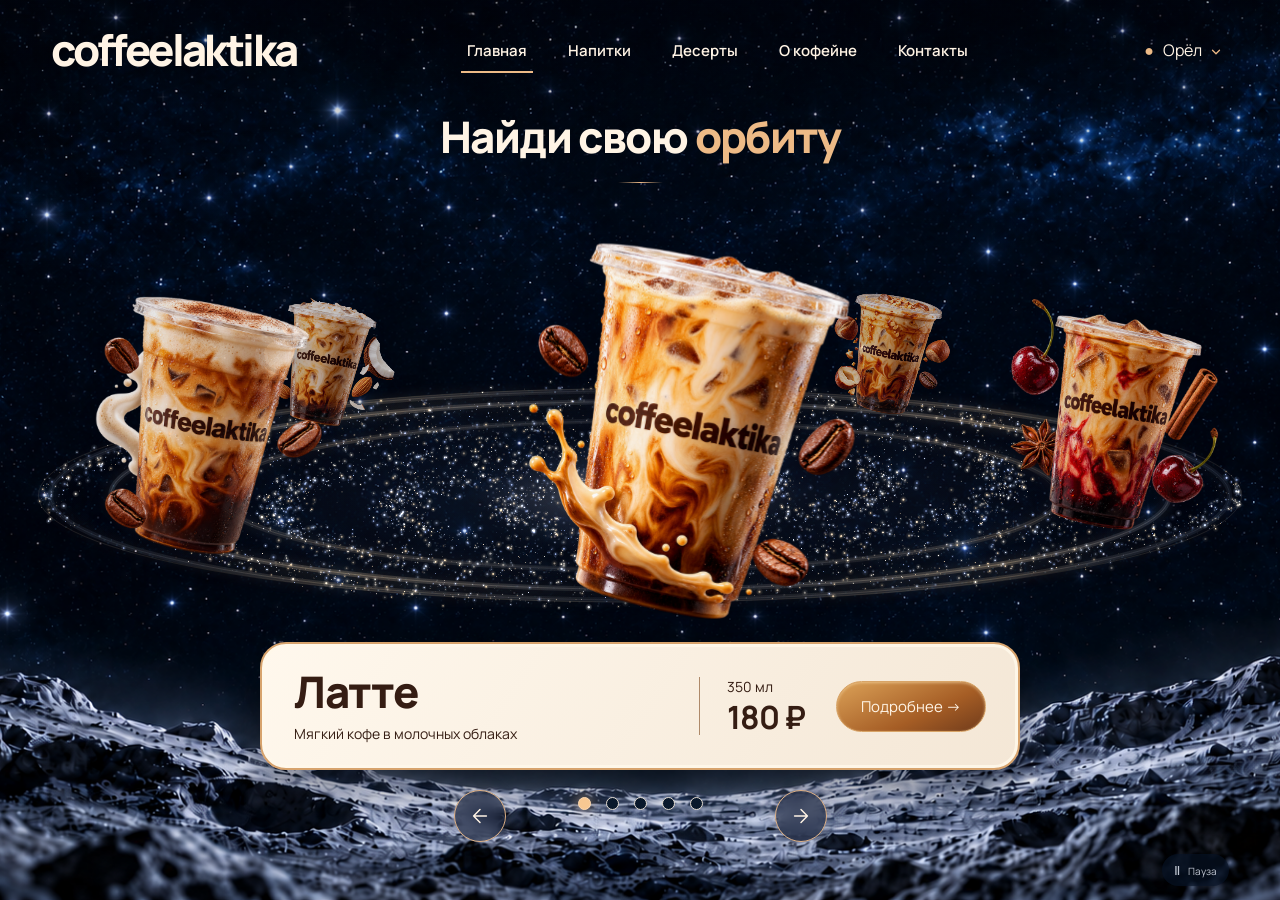
==== commit e98f1ac9: "feat: add curated product photography across the menu" ====
--- a/index.html
+++ b/index.html
@@ -7,6 +7,7 @@
 <button id="pause" class="pause" aria-label="Приостановить вращение" aria-pressed="false">Ⅱ <span>Пауза</span></button></main>
 <dialog id="modal"><button class="close" aria-label="Закрыть">×</button><div id="modal-content"></div></dialog>
 <dialog id="product-modal" class="product-dialog" aria-labelledby="product-title"><div class="product-shell"><header class="product-header"><button type="button" class="product-back" id="product-back" autofocus><svg viewBox="0 0 24 24" fill="none" stroke="currentColor" stroke-width="1.6" stroke-linecap="round" stroke-linejoin="round" aria-hidden="true"><path d="M19 12H5m7-7-7 7 7 7"/></svg>В меню</button><button type="button" class="product-close" id="product-close" aria-label="Закрыть карточку и вернуться в меню">×</button></header><div class="product-body" id="product-content"></div></div></dialog>
+<script src="menu-photos.js"></script>
 <script src="app.js"></script><!-- Отдельный слой звёзд. Вставить перед </body>. -->
 <style>
   #coffee-background-stars {
--- a/style.css
+++ b/style.css
@@ -9,6 +9,8 @@
 @media(max-width:760px){.menu-row{grid-template-columns:56px minmax(0,1fr) auto;gap:10px}.menu-row .photo-placeholder{width:56px}}
 .arrow{display:inline-grid;place-items:center;padding:0;line-height:0}.arrow svg{display:block;width:22px;height:22px}
 .city svg{width:14px;height:14px;vertical-align:middle;margin-left:4px;color:var(--gold)}
+.menu-photo{width:64px;aspect-ratio:1;overflow:hidden;border:1px solid #c4a88a;border-radius:12px;background:#eee2d2}.menu-photo img{display:block;width:100%;height:100%;object-fit:cover;filter:saturate(.9);user-select:none}.menu-photo.dessert-photo{width:100%;aspect-ratio:4/3;margin-bottom:16px}.product-slide .menu-photo{width:100%;aspect-ratio:4/3;margin:0;border-radius:17px}.product-gallery-controls[hidden]{display:none}
+@media(max-width:760px){.menu-row .menu-photo{width:56px}}
 .menu-row,.dessert-items article{position:relative}
 #modal{position:fixed;inset:auto;left:50vw;top:50svh;transform:translate(-50%,-50%);margin:0;width:min(850px,calc(100vw - 34px));max-width:calc(100vw - 34px)}
 .product-trigger{position:absolute;inset:0;z-index:1;padding:0;border:0;border-radius:12px;background:transparent}
